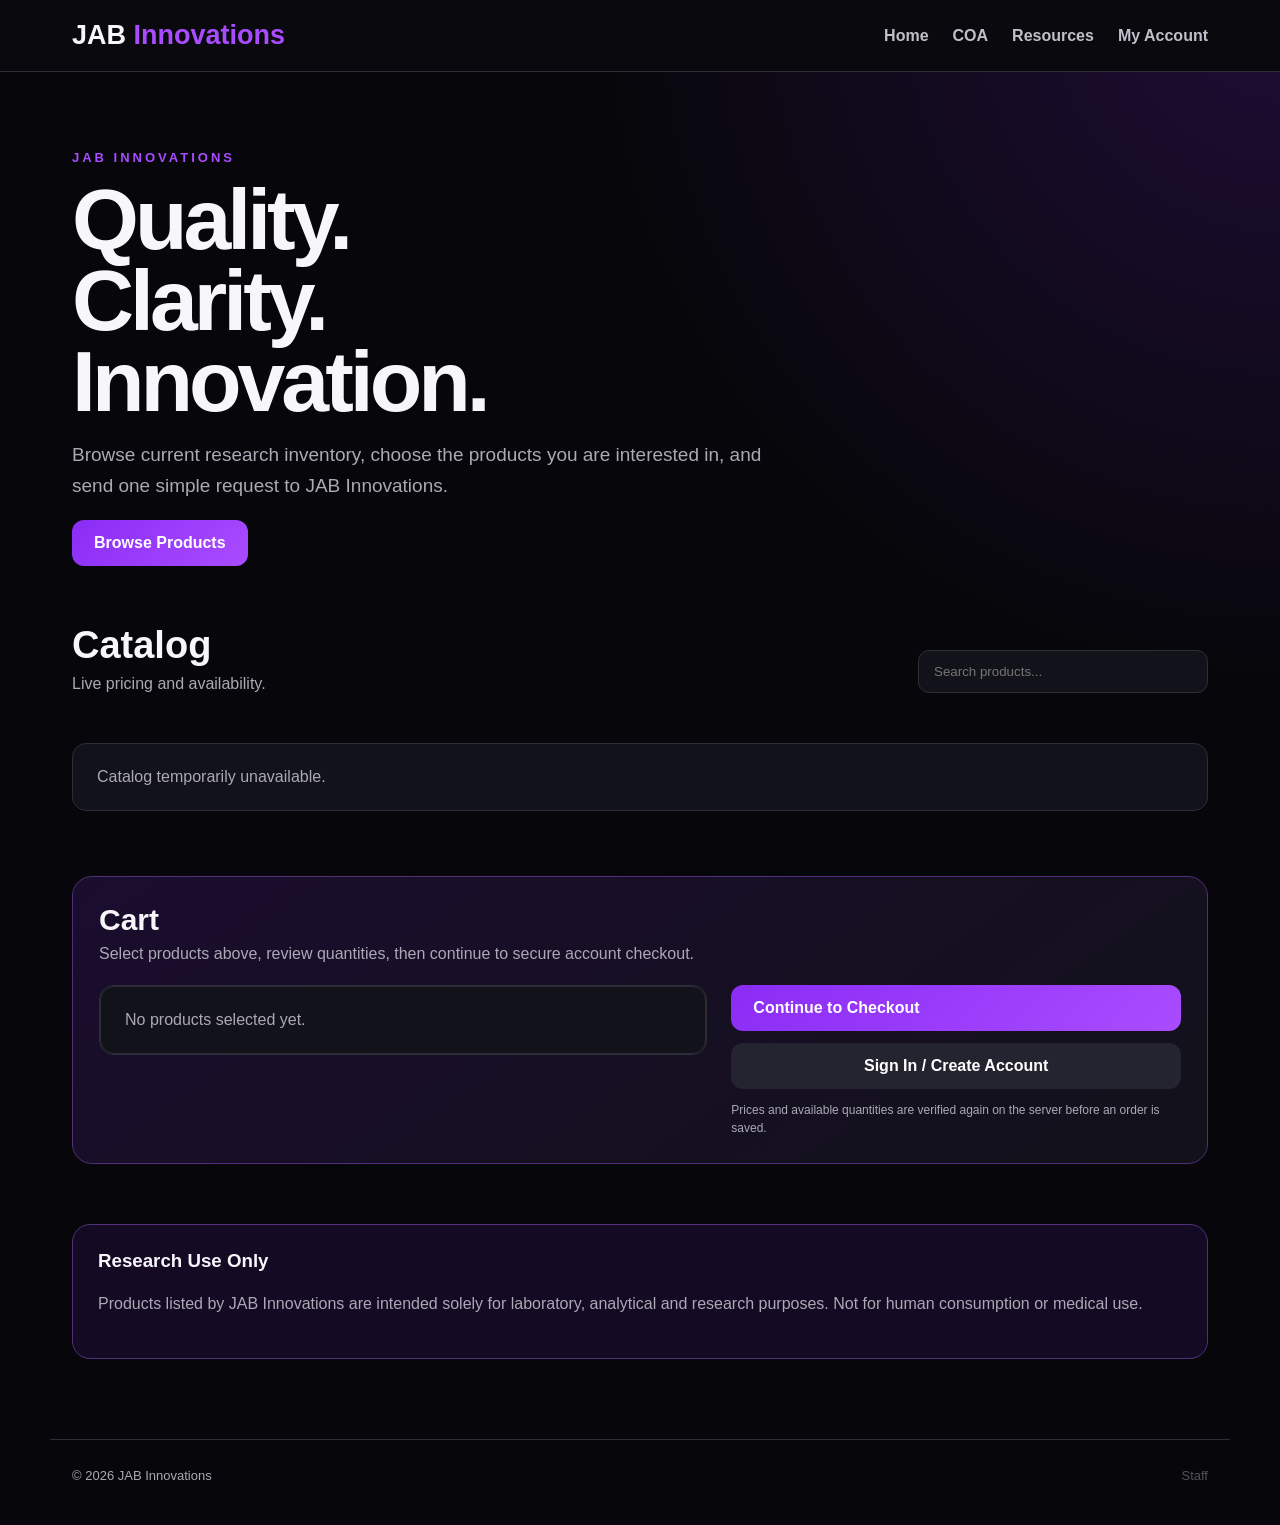
==== public/index.html @ a0cc2b9c "Add files via upload" ====
<!doctype html>
<html lang="en">
<head>
<meta charset="utf-8">
<meta name="viewport" content="width=device-width,initial-scale=1">
<title>JAB Innovations</title>
<style>
:root{--bg:#07070b;--panel:#12121a;--line:#2d2d38;--text:#f7f7fb;--muted:#aaa9b5;--purple:#8b2cf5;--purple2:#a94cff;--green:#4ade80;--red:#fb7185}
*{box-sizing:border-box}html{scroll-behavior:smooth}body{margin:0;font-family:Arial,Helvetica,sans-serif;background:radial-gradient(circle at top right,rgba(139,44,245,.18),transparent 34%),var(--bg);color:var(--text)}
header{background:#09090e;border-bottom:1px solid var(--line);position:sticky;top:0;z-index:20}.nav{max-width:1180px;margin:auto;padding:20px 22px;display:flex;justify-content:space-between;align-items:center}.brand{font-size:27px;font-weight:900}.brand span{color:var(--purple2)}.links{display:flex;gap:24px}.links a{color:#c1c0ca;text-decoration:none;font-weight:800}.wrap{max-width:1180px;margin:auto;padding:0 22px 80px}.hero{padding:78px 0 58px}.eyebrow{color:var(--purple2);font-weight:900;letter-spacing:3px;font-size:13px}.hero h1{font-size:clamp(48px,8vw,86px);line-height:.94;letter-spacing:-4px;margin:14px 0 18px}.hero p{color:var(--muted);max-width:700px;font-size:19px;line-height:1.6}.btn{display:inline-block;border:0;border-radius:12px;padding:14px 22px;font-weight:900;cursor:pointer;text-decoration:none}.btn-primary{background:linear-gradient(135deg,var(--purple),var(--purple2));color:white}.catalog-head{display:flex;justify-content:space-between;align-items:end;gap:20px;margin-bottom:20px}.catalog-head h2{font-size:38px;margin:0}.catalog-head p{margin:8px 0 0;color:var(--muted)}.search{width:290px;max-width:100%;padding:13px 15px;border-radius:11px;border:1px solid var(--line);background:var(--panel);color:white}.filters{display:flex;flex-wrap:wrap;gap:9px;margin-bottom:30px}.filter{background:var(--panel);color:#bbb9c7;border:1px solid var(--line);border-radius:999px;padding:9px 14px;cursor:pointer;font-weight:700}.filter.active{background:var(--purple);color:white;border-color:var(--purple)}.category{margin:36px 0}.category h3{font-size:24px;margin-bottom:14px}.grid{display:grid;grid-template-columns:repeat(4,1fr);gap:14px}.card{background:linear-gradient(145deg,#171720,#111118);border:1px solid var(--line);border-radius:16px;padding:18px;display:flex;flex-direction:column;gap:14px}.card h4{margin:0;font-size:19px}.desc{color:var(--muted);font-size:13px}.price-row{display:flex;justify-content:space-between;align-items:end;gap:10px}.price{font-size:22px;font-weight:900}.stock{font-size:12px;font-weight:900}.in{color:var(--green)}.out{color:var(--red)}.select-row{display:flex;gap:8px}.qty{width:72px;padding:10px;border-radius:9px;border:1px solid var(--line);background:#0c0c12;color:white}.select-btn{flex:1;background:#2a1744;border:1px solid #5b2e94;color:white;border-radius:9px;font-weight:800;cursor:pointer}.select-btn:disabled{opacity:.4}.request{margin-top:65px;background:linear-gradient(145deg,rgba(139,44,245,.15),rgba(18,18,26,.98));border:1px solid #513079;border-radius:20px;padding:26px}.request h2{margin:0 0 8px;font-size:30px}.request .sub{color:var(--muted);margin-bottom:22px}.request-grid{display:grid;grid-template-columns:1.15fr .85fr;gap:24px}.request-list{background:#0d0d13;border:1px solid var(--line);border-radius:14px;overflow:hidden}.request-item{display:grid;grid-template-columns:1fr auto auto auto;gap:12px;align-items:center;padding:13px 14px;border-bottom:1px solid var(--line)}.request-item:last-child{border-bottom:0}.request-item small{color:var(--muted)}.remove{background:none;border:0;color:var(--red);cursor:pointer;font-weight:900}.total{display:flex;justify-content:space-between;padding:16px 14px;font-size:20px;font-weight:900;border-top:1px solid var(--line)}.form{display:grid;gap:12px}.field{display:grid;gap:6px}.field label{font-size:13px;color:var(--muted);font-weight:800}.field input,.field textarea{width:100%;padding:12px;border-radius:10px;border:1px solid var(--line);background:#0d0d13;color:white}.note{font-size:12px;color:var(--muted);line-height:1.5}.empty{padding:24px;background:var(--panel);border:1px solid var(--line);border-radius:14px;color:var(--muted)}.disclaimer{margin-top:60px;border:1px solid #513079;background:rgba(139,44,245,.10);padding:25px;border-radius:18px}.disclaimer h3{margin-top:0}.disclaimer p{color:var(--muted);line-height:1.6}footer{border-top:1px solid var(--line);padding:28px 22px 42px;max-width:1180px;margin:auto;display:flex;justify-content:space-between;color:var(--muted);font-size:13px}.staff{color:var(--muted);opacity:.45;text-decoration:none}@media(max-width:900px){.grid{grid-template-columns:repeat(2,1fr)}.request-grid{grid-template-columns:1fr}}@media(max-width:600px){.grid{grid-template-columns:1fr}.catalog-head{flex-direction:column;align-items:stretch}.search{width:100%}.links{gap:14px;font-size:14px}.hero{padding-top:52px}.request-item{grid-template-columns:1fr auto}.request-item .line-total{display:none}}
</style>
</head>
<body>
<header><div class="nav"><div class="brand">JAB <span>Innovations</span></div><nav class="links"><a href="/">Home</a><a href="/coa.html">COA</a><a href="/resources.html">Resources</a><a href="/account.html">My Account</a></nav></div></header>
<main class="wrap">
<section class="hero"><div class="eyebrow">JAB INNOVATIONS</div><h1>Quality.<br>Clarity.<br>Innovation.</h1><p>Browse current research inventory, choose the products you are interested in, and send one simple request to JAB Innovations.</p><a class="btn btn-primary" href="#catalog">Browse Products</a></section>
<section id="catalog"><div class="catalog-head"><div><h2>Catalog</h2><p>Live pricing and availability.</p></div><input id="search" class="search" type="search" placeholder="Search products..."></div><div id="filters" class="filters"></div><div id="products"><div class="empty">Loading inventory...</div></div></section>
<section id="request" class="request"><h2>Cart</h2><div class="sub">Select products above, review quantities, then continue to secure account checkout.</div><div class="request-grid"><div><div id="requestList" class="request-list"><div class="empty">No products selected yet.</div></div></div><div class="form"><a id="checkoutBtn" class="btn btn-primary" href="/checkout.html">Continue to Checkout</a><a class="btn" style="background:#242431;color:white;text-align:center" href="/account.html">Sign In / Create Account</a><div class="note">Prices and available quantities are verified again on the server before an order is saved.</div></div></div></section>
<section class="disclaimer"><h3>Research Use Only</h3><p>Products listed by JAB Innovations are intended solely for laboratory, analytical and research purposes. Not for human consumption or medical use.</p></section>
</main>
<footer><div>© 2026 JAB Innovations</div><a class="staff" href="/admin.html">Staff</a></footer>
<script>
let PRODUCTS=[];let currentCategory="All";const CART=new Map();const money=v=>"$"+Number(v||0).toFixed(2);
function esc(v){return String(v??"").replace(/[&<>"']/g,m=>({"&":"&amp;","<":"&lt;",">":"&gt;","\"":"&quot;","'":"&#39;"}[m]||m))}
function eid(v){return String(v).replace(/[^a-zA-Z0-9_-]/g,"_")}function js(v){return String(v).replace(/\\/g,"\\\\").replace(/'/g,"\\'")}
function renderFilters(){const cats=["All",...new Set(PRODUCTS.filter(x=>+x.active===1).map(x=>x.category||"Other"))];document.querySelector("#filters").innerHTML=cats.map(c=>`<button class="filter ${c===currentCategory?"active":""}" data-category="${esc(c)}">${esc(c)}</button>`).join("");document.querySelectorAll(".filter").forEach(btn=>btn.onclick=()=>{currentCategory=btn.dataset.category;renderFilters();renderProducts()})}
function renderProducts(){const q=document.querySelector("#search").value.toLowerCase().trim();let rows=PRODUCTS.filter(x=>+x.active===1);if(currentCategory!=="All")rows=rows.filter(x=>(x.category||"Other")===currentCategory);if(q)rows=rows.filter(x=>`${x.name} ${x.category} ${x.description}`.toLowerCase().includes(q));const groups={};rows.forEach(x=>{const c=x.category||"Other";(groups[c] ||= []).push(x)});const keys=Object.keys(groups).sort();if(!keys.length){document.querySelector("#products").innerHTML='<div class="empty">No products found.</div>';return}document.querySelector("#products").innerHTML=keys.map(c=>`<section class="category"><h3>${esc(c)}</h3><div class="grid">${groups[c].sort((a,b)=>a.name.localeCompare(b.name)).map(x=>{const qty=Number(x.quantity||0);return `<article class="card"><div><h4>${esc(x.name)}</h4><div class="desc">${esc(x.description||"")}</div></div><div class="price-row"><div class="price">${money(x.price)}</div><div class="stock ${qty>0?"in":"out"}">${qty>0?qty+" available":"Unavailable"}</div></div><div class="select-row"><input class="qty" id="qty-${eid(x.id)}" type="number" min="1" max="${qty}" value="1" ${qty<1?"disabled":""}><button class="select-btn" ${qty<1?"disabled":""} onclick="addProduct('${js(x.id)}')">Select</button></div></article>`}).join("")}</div></section>`).join("")}
function saveCart(){localStorage.setItem("jab_cart",JSON.stringify([...CART.values()].map(({product:p,qty})=>({id:p.id,name:p.name,price:Number(p.price||0),qty}))));}function addProduct(id){const p=PRODUCTS.find(x=>x.id===id);if(!p)return;const input=document.querySelector("#qty-"+eid(id));let qty=Math.max(1,Math.floor(Number(input?.value||1)));qty=Math.min(qty,Number(p.quantity||0));if(qty<1)return;const existing=CART.get(id);CART.set(id,{product:p,qty:Math.min((existing?.qty||0)+qty,Number(p.quantity||0))});saveCart();renderCart();document.querySelector("#request").scrollIntoView({behavior:"smooth",block:"start"})}
function removeProduct(id){CART.delete(id);saveCart();renderCart()}function changeCartQty(id,value){const item=CART.get(id);if(!item)return;const max=Number(item.product.quantity||0);item.qty=Math.max(1,Math.min(max,Math.floor(Number(value||1))));CART.set(id,item);saveCart();renderCart()}
function renderCart(){const box=document.querySelector("#requestList");if(!CART.size){box.innerHTML='<div class="empty">No products selected yet.</div>';return}let total=0;const rows=[...CART.values()].map(({product:p,qty})=>{const line=Number(p.price||0)*qty;total+=line;return `<div class="request-item"><div><strong>${esc(p.name)}</strong><br><small>${money(p.price)} each</small></div><input class="qty" type="number" min="1" max="${Number(p.quantity||0)}" value="${qty}" onchange="changeCartQty('${js(p.id)}',this.value)"><strong class="line-total">${money(line)}</strong><button class="remove" onclick="removeProduct('${js(p.id)}')">×</button></div>`}).join("");box.innerHTML=rows+`<div class="total"><span>Estimated Total</span><span>${money(total)}</span></div>`}
document.querySelector("#search").addEventListener("input",renderProducts);
fetch("/api/products").then(r=>{if(!r.ok)throw new Error();return r.json()}).then(data=>{PRODUCTS=data;try{const saved=JSON.parse(localStorage.getItem("jab_cart")||"[]");saved.forEach(i=>{const p=PRODUCTS.find(x=>x.id===i.id);if(p&&Number(p.active)===1&&Number(p.quantity)>0){CART.set(p.id,{product:p,qty:Math.max(1,Math.min(Number(p.quantity),Math.floor(Number(i.qty||1))))})}})}catch{}renderFilters();renderProducts();renderCart()}).catch(()=>{document.querySelector("#products").innerHTML='<div class="empty">Catalog temporarily unavailable.</div>'});
</script>
</body>
</html>
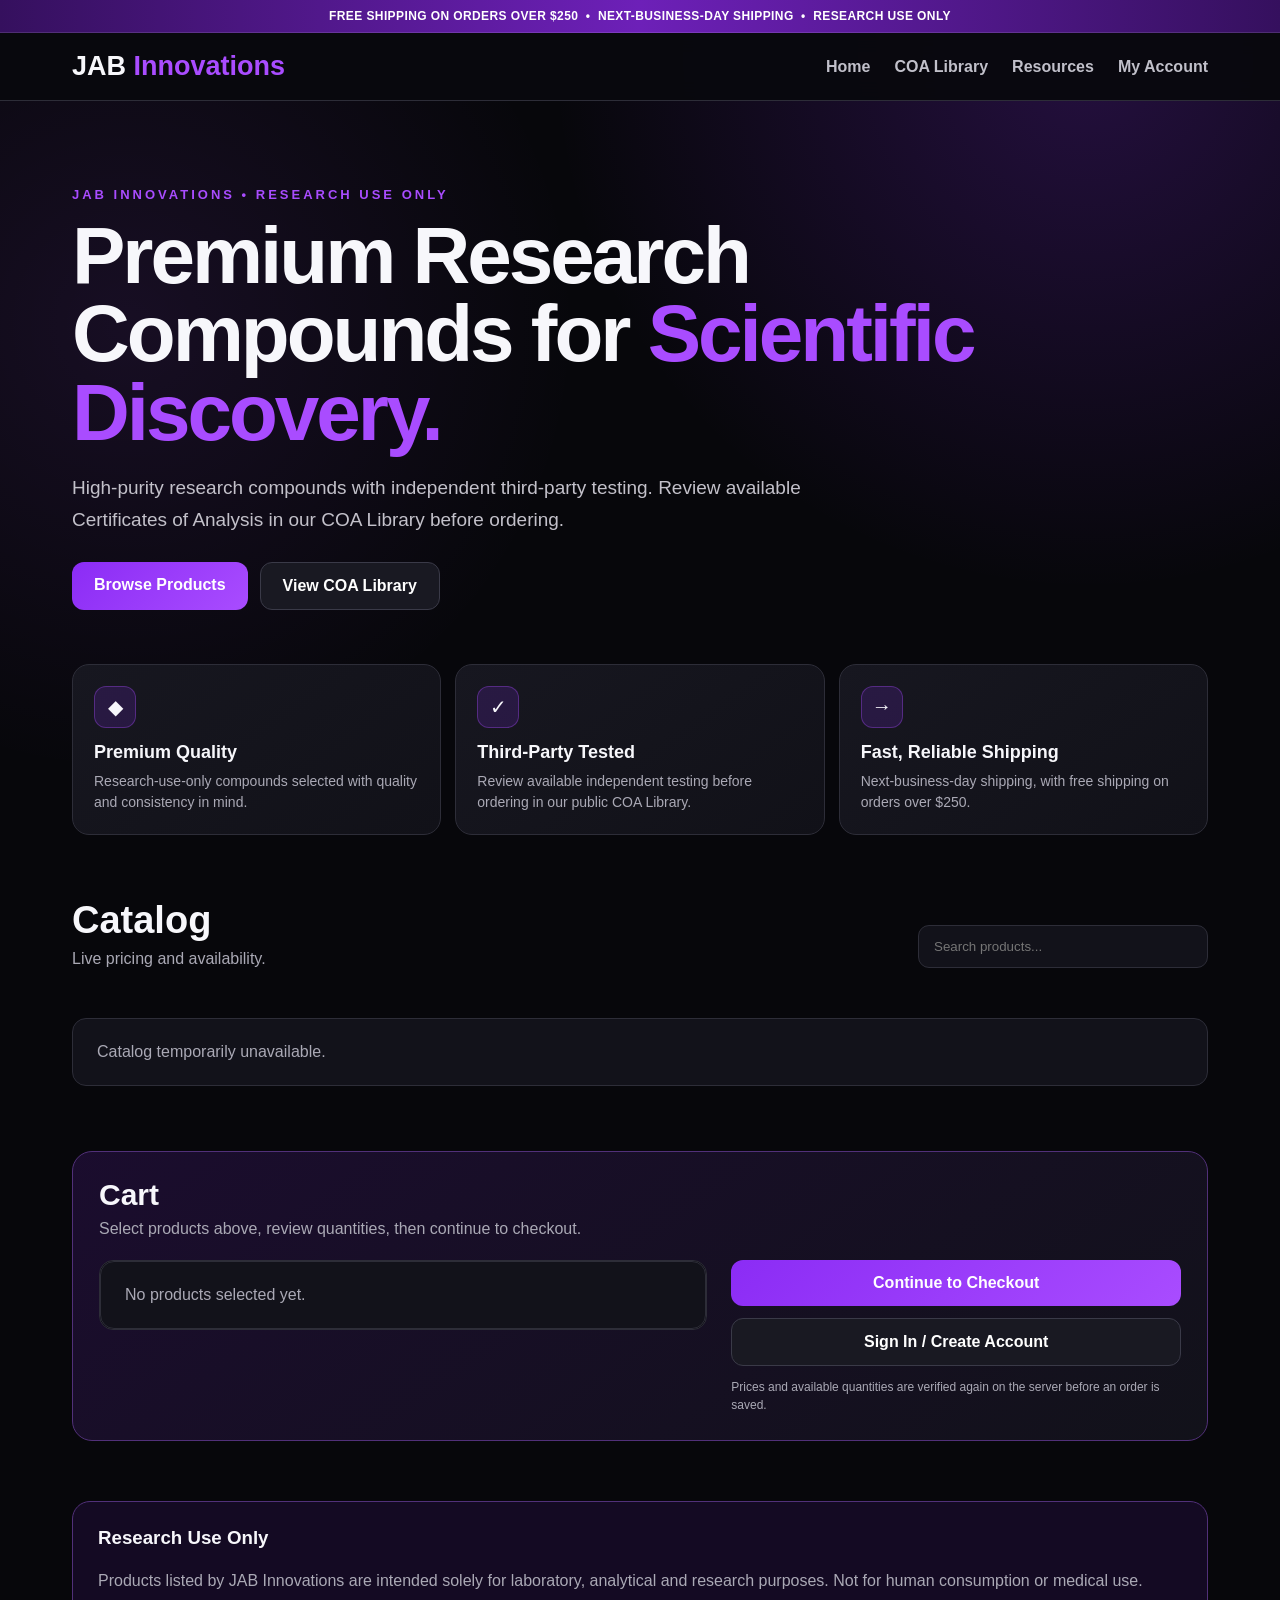
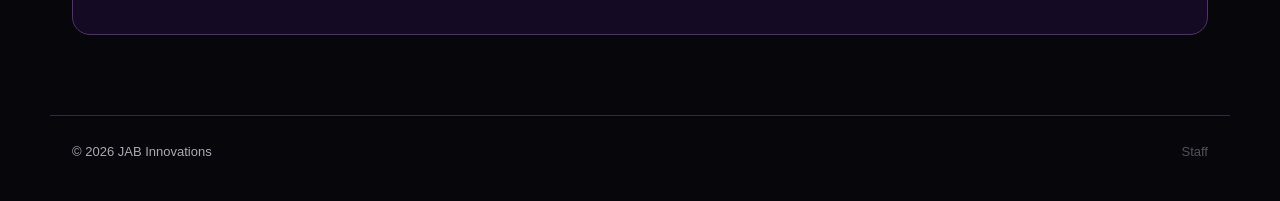
==== commit 9e7c8abf: "Update JAB homepage design and research information Updated the title and meta description for SEO. " ====
--- a/public/index.html
+++ b/public/index.html
@@ -3,30 +3,169 @@
 <head>
 <meta charset="utf-8">
 <meta name="viewport" content="width=device-width,initial-scale=1">
-<title>JAB Innovations</title>
+<title>JAB Innovations | Research Compounds</title>
+<meta name="description" content="JAB Innovations provides research-use-only compounds with independent third-party testing and a public COA library.">
 <style>
-:root{--bg:#07070b;--panel:#12121a;--line:#2d2d38;--text:#f7f7fb;--muted:#aaa9b5;--purple:#8b2cf5;--purple2:#a94cff;--green:#4ade80;--red:#fb7185}
-*{box-sizing:border-box}html{scroll-behavior:smooth}body{margin:0;font-family:Arial,Helvetica,sans-serif;background:radial-gradient(circle at top right,rgba(139,44,245,.18),transparent 34%),var(--bg);color:var(--text)}
-header{background:#09090e;border-bottom:1px solid var(--line);position:sticky;top:0;z-index:20}.nav{max-width:1180px;margin:auto;padding:20px 22px;display:flex;justify-content:space-between;align-items:center}.brand{font-size:27px;font-weight:900}.brand span{color:var(--purple2)}.links{display:flex;gap:24px}.links a{color:#c1c0ca;text-decoration:none;font-weight:800}.wrap{max-width:1180px;margin:auto;padding:0 22px 80px}.hero{padding:78px 0 58px}.eyebrow{color:var(--purple2);font-weight:900;letter-spacing:3px;font-size:13px}.hero h1{font-size:clamp(48px,8vw,86px);line-height:.94;letter-spacing:-4px;margin:14px 0 18px}.hero p{color:var(--muted);max-width:700px;font-size:19px;line-height:1.6}.btn{display:inline-block;border:0;border-radius:12px;padding:14px 22px;font-weight:900;cursor:pointer;text-decoration:none}.btn-primary{background:linear-gradient(135deg,var(--purple),var(--purple2));color:white}.catalog-head{display:flex;justify-content:space-between;align-items:end;gap:20px;margin-bottom:20px}.catalog-head h2{font-size:38px;margin:0}.catalog-head p{margin:8px 0 0;color:var(--muted)}.search{width:290px;max-width:100%;padding:13px 15px;border-radius:11px;border:1px solid var(--line);background:var(--panel);color:white}.filters{display:flex;flex-wrap:wrap;gap:9px;margin-bottom:30px}.filter{background:var(--panel);color:#bbb9c7;border:1px solid var(--line);border-radius:999px;padding:9px 14px;cursor:pointer;font-weight:700}.filter.active{background:var(--purple);color:white;border-color:var(--purple)}.category{margin:36px 0}.category h3{font-size:24px;margin-bottom:14px}.grid{display:grid;grid-template-columns:repeat(4,1fr);gap:14px}.card{background:linear-gradient(145deg,#171720,#111118);border:1px solid var(--line);border-radius:16px;padding:18px;display:flex;flex-direction:column;gap:14px}.card h4{margin:0;font-size:19px}.desc{color:var(--muted);font-size:13px}.price-row{display:flex;justify-content:space-between;align-items:end;gap:10px}.price{font-size:22px;font-weight:900}.stock{font-size:12px;font-weight:900}.in{color:var(--green)}.out{color:var(--red)}.select-row{display:flex;gap:8px}.qty{width:72px;padding:10px;border-radius:9px;border:1px solid var(--line);background:#0c0c12;color:white}.select-btn{flex:1;background:#2a1744;border:1px solid #5b2e94;color:white;border-radius:9px;font-weight:800;cursor:pointer}.select-btn:disabled{opacity:.4}.request{margin-top:65px;background:linear-gradient(145deg,rgba(139,44,245,.15),rgba(18,18,26,.98));border:1px solid #513079;border-radius:20px;padding:26px}.request h2{margin:0 0 8px;font-size:30px}.request .sub{color:var(--muted);margin-bottom:22px}.request-grid{display:grid;grid-template-columns:1.15fr .85fr;gap:24px}.request-list{background:#0d0d13;border:1px solid var(--line);border-radius:14px;overflow:hidden}.request-item{display:grid;grid-template-columns:1fr auto auto auto;gap:12px;align-items:center;padding:13px 14px;border-bottom:1px solid var(--line)}.request-item:last-child{border-bottom:0}.request-item small{color:var(--muted)}.remove{background:none;border:0;color:var(--red);cursor:pointer;font-weight:900}.total{display:flex;justify-content:space-between;padding:16px 14px;font-size:20px;font-weight:900;border-top:1px solid var(--line)}.form{display:grid;gap:12px}.field{display:grid;gap:6px}.field label{font-size:13px;color:var(--muted);font-weight:800}.field input,.field textarea{width:100%;padding:12px;border-radius:10px;border:1px solid var(--line);background:#0d0d13;color:white}.note{font-size:12px;color:var(--muted);line-height:1.5}.empty{padding:24px;background:var(--panel);border:1px solid var(--line);border-radius:14px;color:var(--muted)}.disclaimer{margin-top:60px;border:1px solid #513079;background:rgba(139,44,245,.10);padding:25px;border-radius:18px}.disclaimer h3{margin-top:0}.disclaimer p{color:var(--muted);line-height:1.6}footer{border-top:1px solid var(--line);padding:28px 22px 42px;max-width:1180px;margin:auto;display:flex;justify-content:space-between;color:var(--muted);font-size:13px}.staff{color:var(--muted);opacity:.45;text-decoration:none}@media(max-width:900px){.grid{grid-template-columns:repeat(2,1fr)}.request-grid{grid-template-columns:1fr}}@media(max-width:600px){.grid{grid-template-columns:1fr}.catalog-head{flex-direction:column;align-items:stretch}.search{width:100%}.links{gap:14px;font-size:14px}.hero{padding-top:52px}.request-item{grid-template-columns:1fr auto}.request-item .line-total{display:none}}
+:root{
+  --bg:#07070b;--panel:#12121a;--panel2:#171720;--line:#2d2d38;
+  --text:#f7f7fb;--muted:#aaa9b5;--purple:#8b2cf5;--purple2:#a94cff;
+  --green:#4ade80;--red:#fb7185
+}
+*{box-sizing:border-box}
+html{scroll-behavior:smooth}
+body{
+  margin:0;font-family:Arial,Helvetica,sans-serif;color:var(--text);
+  background:
+    radial-gradient(circle at 85% 3%,rgba(139,44,245,.22),transparent 26%),
+    radial-gradient(circle at 10% 18%,rgba(169,76,255,.10),transparent 24%),
+    var(--bg)
+}
+.promo{
+  background:linear-gradient(90deg,#35105e,#6d20b8,#35105e);
+  border-bottom:1px solid rgba(255,255,255,.12);
+  color:#fff;text-align:center;padding:9px 16px;font-size:12px;font-weight:900;
+  letter-spacing:.4px
+}
+header{background:rgba(9,9,14,.96);border-bottom:1px solid var(--line);position:sticky;top:0;z-index:20;backdrop-filter:blur(10px)}
+.nav{max-width:1180px;margin:auto;padding:18px 22px;display:flex;justify-content:space-between;align-items:center}
+.brand{font-size:27px;font-weight:900}.brand span{color:var(--purple2)}
+.links{display:flex;gap:24px;align-items:center}
+.links a{color:#c1c0ca;text-decoration:none;font-weight:800}
+.wrap{max-width:1180px;margin:auto;padding:0 22px 80px}
+.hero{padding:86px 0 54px;max-width:930px}
+.eyebrow{color:var(--purple2);font-weight:900;letter-spacing:3px;font-size:13px}
+.hero h1{font-size:clamp(46px,7vw,80px);line-height:.98;letter-spacing:-3px;margin:15px 0 20px}
+.hero h1 span{color:var(--purple2)}
+.hero p{color:#c3c1ca;max-width:790px;font-size:19px;line-height:1.65;margin:0 0 27px}
+.hero-actions{display:flex;flex-wrap:wrap;gap:12px}
+.btn{display:inline-block;border:0;border-radius:12px;padding:14px 22px;font-weight:900;cursor:pointer;text-decoration:none;text-align:center}
+.btn-primary{background:linear-gradient(135deg,var(--purple),var(--purple2));color:white}
+.btn-secondary{background:#191922;color:white;border:1px solid #3a3a48}
+.trust-grid{display:grid;grid-template-columns:repeat(3,1fr);gap:14px;margin:0 0 64px}
+.trust-card{background:linear-gradient(145deg,#171720,#111118);border:1px solid var(--line);border-radius:17px;padding:21px}
+.trust-icon{width:42px;height:42px;border-radius:12px;display:grid;place-items:center;background:rgba(139,44,245,.16);border:1px solid rgba(169,76,255,.35);font-size:20px;margin-bottom:14px}
+.trust-card h3{margin:0 0 8px;font-size:18px}.trust-card p{margin:0;color:var(--muted);line-height:1.5;font-size:14px}
+.catalog-head{display:flex;justify-content:space-between;align-items:end;gap:20px;margin-bottom:20px}
+.catalog-head h2{font-size:38px;margin:0}.catalog-head p{margin:8px 0 0;color:var(--muted)}
+.search{width:290px;max-width:100%;padding:13px 15px;border-radius:11px;border:1px solid var(--line);background:var(--panel);color:white}
+.filters{display:flex;flex-wrap:wrap;gap:9px;margin-bottom:30px}
+.filter{background:var(--panel);color:#bbb9c7;border:1px solid var(--line);border-radius:999px;padding:9px 14px;cursor:pointer;font-weight:700}
+.filter.active{background:var(--purple);color:white;border-color:var(--purple)}
+.category{margin:36px 0}.category h3{font-size:24px;margin-bottom:14px}
+.grid{display:grid;grid-template-columns:repeat(4,1fr);gap:14px}
+.card{background:linear-gradient(145deg,#171720,#111118);border:1px solid var(--line);border-radius:16px;padding:18px;display:flex;flex-direction:column;gap:14px}
+.card h4{margin:0;font-size:19px}.desc{color:var(--muted);font-size:13px}
+.price-row{display:flex;justify-content:space-between;align-items:end;gap:10px}.price{font-size:22px;font-weight:900}
+.stock{font-size:12px;font-weight:900}.in{color:var(--green)}.out{color:var(--red)}
+.select-row{display:flex;gap:8px}.qty{width:72px;padding:10px;border-radius:9px;border:1px solid var(--line);background:#0c0c12;color:white}
+.select-btn{flex:1;background:#2a1744;border:1px solid #5b2e94;color:white;border-radius:9px;font-weight:800;cursor:pointer}.select-btn:disabled{opacity:.4}
+.request{margin-top:65px;background:linear-gradient(145deg,rgba(139,44,245,.15),rgba(18,18,26,.98));border:1px solid #513079;border-radius:20px;padding:26px}
+.request h2{margin:0 0 8px;font-size:30px}.request .sub{color:var(--muted);margin-bottom:22px}
+.request-grid{display:grid;grid-template-columns:1.15fr .85fr;gap:24px}
+.request-list{background:#0d0d13;border:1px solid var(--line);border-radius:14px;overflow:hidden}
+.request-item{display:grid;grid-template-columns:1fr auto auto auto;gap:12px;align-items:center;padding:13px 14px;border-bottom:1px solid var(--line)}
+.request-item:last-child{border-bottom:0}.request-item small{color:var(--muted)}
+.remove{background:none;border:0;color:var(--red);cursor:pointer;font-weight:900}
+.total{display:flex;justify-content:space-between;padding:16px 14px;font-size:20px;font-weight:900;border-top:1px solid var(--line)}
+.form{display:grid;gap:12px}.note{font-size:12px;color:var(--muted);line-height:1.5}
+.empty{padding:24px;background:var(--panel);border:1px solid var(--line);border-radius:14px;color:var(--muted)}
+.disclaimer{margin-top:60px;border:1px solid #513079;background:rgba(139,44,245,.10);padding:25px;border-radius:18px}
+.disclaimer h3{margin-top:0}.disclaimer p{color:var(--muted);line-height:1.6}
+footer{border-top:1px solid var(--line);padding:28px 22px 42px;max-width:1180px;margin:auto;display:flex;justify-content:space-between;color:var(--muted);font-size:13px}
+.staff{color:var(--muted);opacity:.45;text-decoration:none}
+@media(max-width:900px){.grid{grid-template-columns:repeat(2,1fr)}.request-grid{grid-template-columns:1fr}.trust-grid{grid-template-columns:1fr}}
+@media(max-width:600px){
+  .grid{grid-template-columns:1fr}.catalog-head{flex-direction:column;align-items:stretch}.search{width:100%}
+  .links{gap:12px;font-size:13px;flex-wrap:wrap;justify-content:flex-end}.hero{padding-top:52px}
+  .hero h1{letter-spacing:-2px}.request-item{grid-template-columns:1fr auto}.request-item .line-total{display:none}
+  .promo{font-size:11px}.nav{align-items:flex-start}
+}
 </style>
 </head>
 <body>
-<header><div class="nav"><div class="brand">JAB <span>Innovations</span></div><nav class="links"><a href="/">Home</a><a href="/coa.html">COA</a><a href="/resources.html">Resources</a><a href="/account.html">My Account</a></nav></div></header>
+<div class="promo">FREE SHIPPING ON ORDERS OVER $250 &nbsp;•&nbsp; NEXT-BUSINESS-DAY SHIPPING &nbsp;•&nbsp; RESEARCH USE ONLY</div>
+
+<header>
+  <div class="nav">
+    <div class="brand">JAB <span>Innovations</span></div>
+    <nav class="links">
+      <a href="/">Home</a>
+      <a href="/coa.html">COA Library</a>
+      <a href="/resources.html">Resources</a>
+      <a href="/account.html">My Account</a>
+    </nav>
+  </div>
+</header>
+
 <main class="wrap">
-<section class="hero"><div class="eyebrow">JAB INNOVATIONS</div><h1>Quality.<br>Clarity.<br>Innovation.</h1><p>Browse current research inventory, choose the products you are interested in, and send one simple request to JAB Innovations.</p><a class="btn btn-primary" href="#catalog">Browse Products</a></section>
-<section id="catalog"><div class="catalog-head"><div><h2>Catalog</h2><p>Live pricing and availability.</p></div><input id="search" class="search" type="search" placeholder="Search products..."></div><div id="filters" class="filters"></div><div id="products"><div class="empty">Loading inventory...</div></div></section>
-<section id="request" class="request"><h2>Cart</h2><div class="sub">Select products above, review quantities, then continue to secure account checkout.</div><div class="request-grid"><div><div id="requestList" class="request-list"><div class="empty">No products selected yet.</div></div></div><div class="form"><a id="checkoutBtn" class="btn btn-primary" href="/checkout.html">Continue to Checkout</a><a class="btn" style="background:#242431;color:white;text-align:center" href="/account.html">Sign In / Create Account</a><div class="note">Prices and available quantities are verified again on the server before an order is saved.</div></div></div></section>
-<section class="disclaimer"><h3>Research Use Only</h3><p>Products listed by JAB Innovations are intended solely for laboratory, analytical and research purposes. Not for human consumption or medical use.</p></section>
+  <section class="hero">
+    <div class="eyebrow">JAB INNOVATIONS • RESEARCH USE ONLY</div>
+    <h1>Premium Research Compounds for <span>Scientific Discovery.</span></h1>
+    <p>High-purity research compounds with independent third-party testing. Review available Certificates of Analysis in our COA Library before ordering.</p>
+    <div class="hero-actions">
+      <a class="btn btn-primary" href="#catalog">Browse Products</a>
+      <a class="btn btn-secondary" href="/coa.html">View COA Library</a>
+    </div>
+  </section>
+
+  <section class="trust-grid" aria-label="JAB Innovations service highlights">
+    <article class="trust-card">
+      <div class="trust-icon">◆</div>
+      <h3>Premium Quality</h3>
+      <p>Research-use-only compounds selected with quality and consistency in mind.</p>
+    </article>
+    <article class="trust-card">
+      <div class="trust-icon">✓</div>
+      <h3>Third-Party Tested</h3>
+      <p>Review available independent testing before ordering in our public COA Library.</p>
+    </article>
+    <article class="trust-card">
+      <div class="trust-icon">→</div>
+      <h3>Fast, Reliable Shipping</h3>
+      <p>Next-business-day shipping, with free shipping on orders over $250.</p>
+    </article>
+  </section>
+
+  <section id="catalog">
+    <div class="catalog-head">
+      <div><h2>Catalog</h2><p>Live pricing and availability.</p></div>
+      <input id="search" class="search" type="search" placeholder="Search products...">
+    </div>
+    <div id="filters" class="filters"></div>
+    <div id="products"><div class="empty">Loading inventory...</div></div>
+  </section>
+
+  <section id="request" class="request">
+    <h2>Cart</h2>
+    <div class="sub">Select products above, review quantities, then continue to checkout.</div>
+    <div class="request-grid">
+      <div><div id="requestList" class="request-list"><div class="empty">No products selected yet.</div></div></div>
+      <div class="form">
+        <a id="checkoutBtn" class="btn btn-primary" href="/checkout.html">Continue to Checkout</a>
+        <a class="btn btn-secondary" href="/account.html">Sign In / Create Account</a>
+        <div class="note">Prices and available quantities are verified again on the server before an order is saved.</div>
+      </div>
+    </div>
+  </section>
+
+  <section class="disclaimer">
+    <h3>Research Use Only</h3>
+    <p>Products listed by JAB Innovations are intended solely for laboratory, analytical and research purposes. Not for human consumption or medical use.</p>
+  </section>
 </main>
+
 <footer><div>© 2026 JAB Innovations</div><a class="staff" href="/admin.html">Staff</a></footer>
+
 <script>
 let PRODUCTS=[];let currentCategory="All";const CART=new Map();const money=v=>"$"+Number(v||0).toFixed(2);
 function esc(v){return String(v??"").replace(/[&<>"']/g,m=>({"&":"&amp;","<":"&lt;",">":"&gt;","\"":"&quot;","'":"&#39;"}[m]||m))}
 function eid(v){return String(v).replace(/[^a-zA-Z0-9_-]/g,"_")}function js(v){return String(v).replace(/\\/g,"\\\\").replace(/'/g,"\\'")}
 function renderFilters(){const cats=["All",...new Set(PRODUCTS.filter(x=>+x.active===1).map(x=>x.category||"Other"))];document.querySelector("#filters").innerHTML=cats.map(c=>`<button class="filter ${c===currentCategory?"active":""}" data-category="${esc(c)}">${esc(c)}</button>`).join("");document.querySelectorAll(".filter").forEach(btn=>btn.onclick=()=>{currentCategory=btn.dataset.category;renderFilters();renderProducts()})}
 function renderProducts(){const q=document.querySelector("#search").value.toLowerCase().trim();let rows=PRODUCTS.filter(x=>+x.active===1);if(currentCategory!=="All")rows=rows.filter(x=>(x.category||"Other")===currentCategory);if(q)rows=rows.filter(x=>`${x.name} ${x.category} ${x.description}`.toLowerCase().includes(q));const groups={};rows.forEach(x=>{const c=x.category||"Other";(groups[c] ||= []).push(x)});const keys=Object.keys(groups).sort();if(!keys.length){document.querySelector("#products").innerHTML='<div class="empty">No products found.</div>';return}document.querySelector("#products").innerHTML=keys.map(c=>`<section class="category"><h3>${esc(c)}</h3><div class="grid">${groups[c].sort((a,b)=>a.name.localeCompare(b.name)).map(x=>{const qty=Number(x.quantity||0);return `<article class="card"><div><h4>${esc(x.name)}</h4><div class="desc">${esc(x.description||"")}</div></div><div class="price-row"><div class="price">${money(x.price)}</div><div class="stock ${qty>0?"in":"out"}">${qty>0?qty+" available":"Unavailable"}</div></div><div class="select-row"><input class="qty" id="qty-${eid(x.id)}" type="number" min="1" max="${qty}" value="1" ${qty<1?"disabled":""}><button class="select-btn" ${qty<1?"disabled":""} onclick="addProduct('${js(x.id)}')">Select</button></div></article>`}).join("")}</div></section>`).join("")}
-function saveCart(){localStorage.setItem("jab_cart",JSON.stringify([...CART.values()].map(({product:p,qty})=>({id:p.id,name:p.name,price:Number(p.price||0),qty}))));}function addProduct(id){const p=PRODUCTS.find(x=>x.id===id);if(!p)return;const input=document.querySelector("#qty-"+eid(id));let qty=Math.max(1,Math.floor(Number(input?.value||1)));qty=Math.min(qty,Number(p.quantity||0));if(qty<1)return;const existing=CART.get(id);CART.set(id,{product:p,qty:Math.min((existing?.qty||0)+qty,Number(p.quantity||0))});saveCart();renderCart();document.querySelector("#request").scrollIntoView({behavior:"smooth",block:"start"})}
-function removeProduct(id){CART.delete(id);saveCart();renderCart()}function changeCartQty(id,value){const item=CART.get(id);if(!item)return;const max=Number(item.product.quantity||0);item.qty=Math.max(1,Math.min(max,Math.floor(Number(value||1))));CART.set(id,item);saveCart();renderCart()}
+function saveCart(){localStorage.setItem("jab_cart",JSON.stringify([...CART.values()].map(({product:p,qty})=>({id:p.id,name:p.name,price:Number(p.price||0),qty}))))}
+function removeProduct(id){CART.delete(id);saveCart();renderCart()}
+function changeCartQty(id,value){const item=CART.get(id);if(!item)return;const max=Number(item.product.quantity||0);item.qty=Math.max(1,Math.min(max,Math.floor(Number(value||1))));CART.set(id,item);saveCart();renderCart()}
+function addProduct(id){const p=PRODUCTS.find(x=>x.id===id);if(!p)return;const input=document.querySelector("#qty-"+eid(id));let qty=Math.max(1,Math.floor(Number(input?.value||1)));qty=Math.min(qty,Number(p.quantity||0));if(qty<1)return;const existing=CART.get(id);CART.set(id,{product:p,qty:Math.min((existing?.qty||0)+qty,Number(p.quantity||0))});saveCart();renderCart();const button=input?.parentElement?.querySelector(".select-btn");if(button){const oldText=button.textContent;button.textContent="Added ✓";button.disabled=true;setTimeout(()=>{button.textContent=oldText;button.disabled=false},1500)}}
 function renderCart(){const box=document.querySelector("#requestList");if(!CART.size){box.innerHTML='<div class="empty">No products selected yet.</div>';return}let total=0;const rows=[...CART.values()].map(({product:p,qty})=>{const line=Number(p.price||0)*qty;total+=line;return `<div class="request-item"><div><strong>${esc(p.name)}</strong><br><small>${money(p.price)} each</small></div><input class="qty" type="number" min="1" max="${Number(p.quantity||0)}" value="${qty}" onchange="changeCartQty('${js(p.id)}',this.value)"><strong class="line-total">${money(line)}</strong><button class="remove" onclick="removeProduct('${js(p.id)}')">×</button></div>`}).join("");box.innerHTML=rows+`<div class="total"><span>Estimated Total</span><span>${money(total)}</span></div>`}
 document.querySelector("#search").addEventListener("input",renderProducts);
 fetch("/api/products").then(r=>{if(!r.ok)throw new Error();return r.json()}).then(data=>{PRODUCTS=data;try{const saved=JSON.parse(localStorage.getItem("jab_cart")||"[]");saved.forEach(i=>{const p=PRODUCTS.find(x=>x.id===i.id);if(p&&Number(p.active)===1&&Number(p.quantity)>0){CART.set(p.id,{product:p,qty:Math.max(1,Math.min(Number(p.quantity),Math.floor(Number(i.qty||1))))})}})}catch{}renderFilters();renderProducts();renderCart()}).catch(()=>{document.querySelector("#products").innerHTML='<div class="empty">Catalog temporarily unavailable.</div>'});
